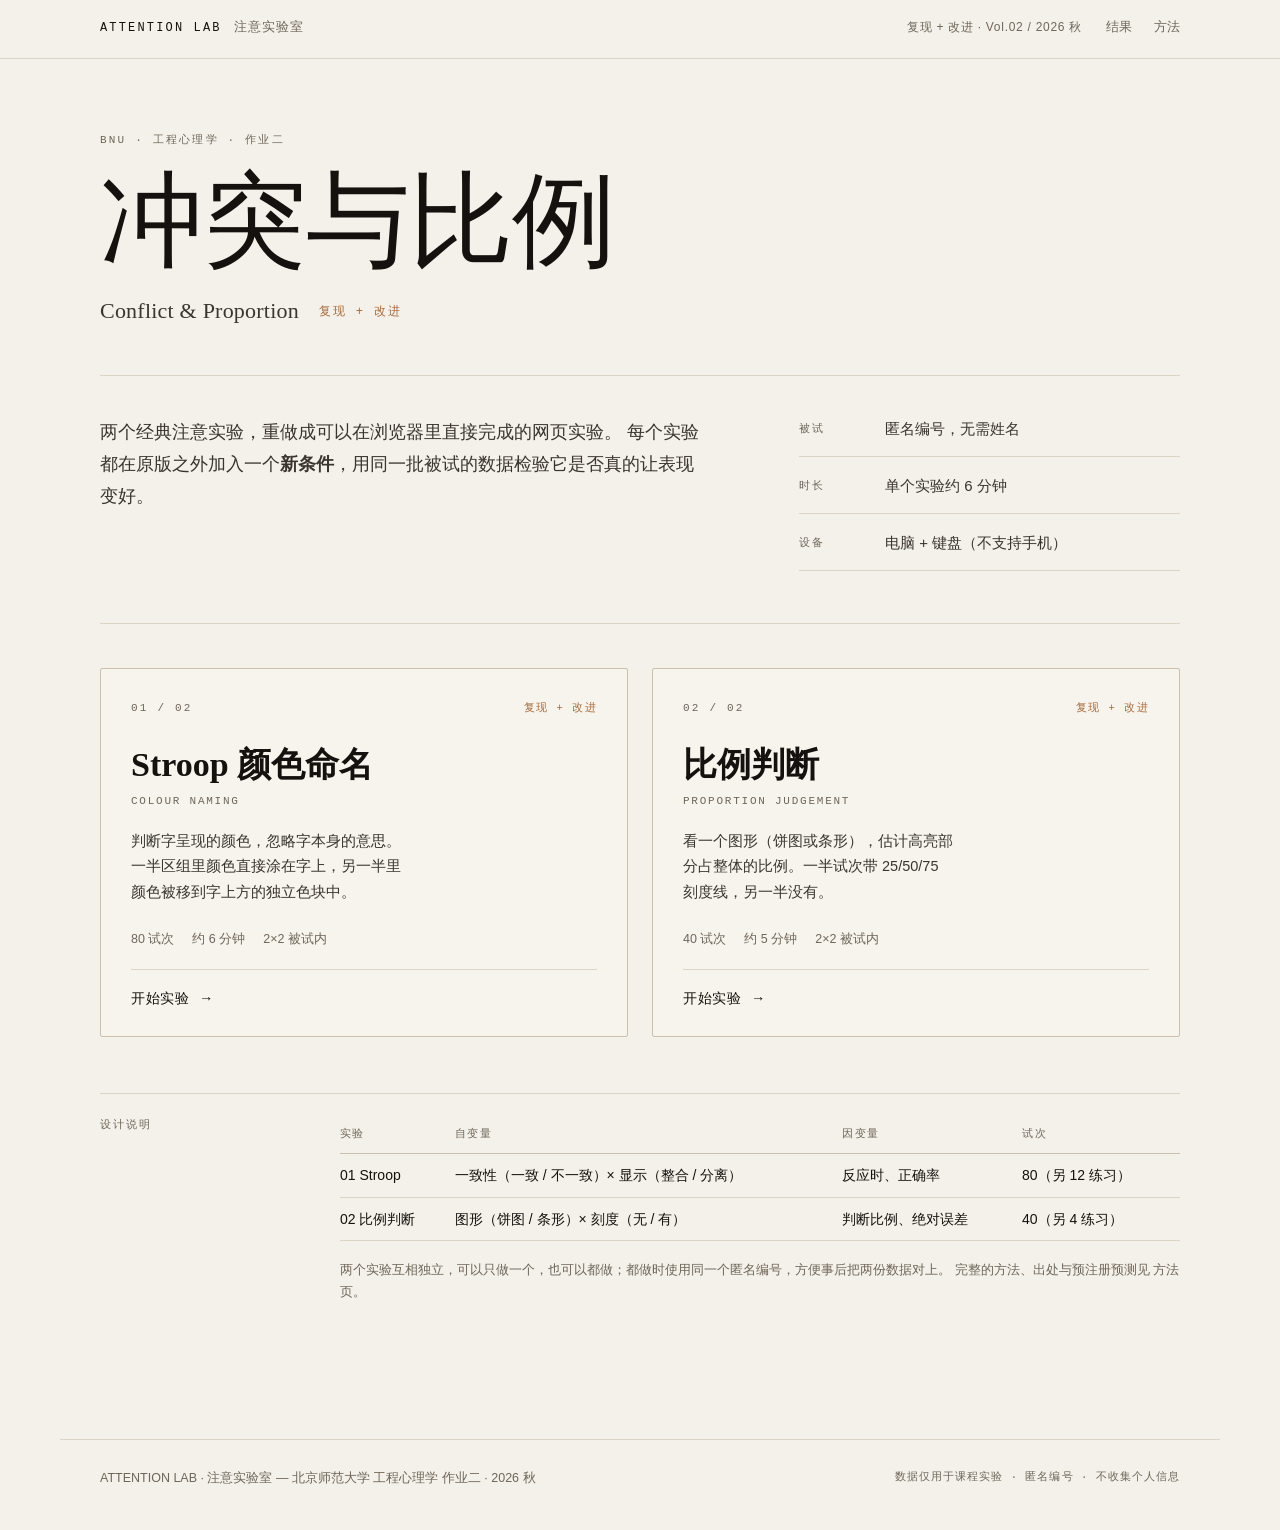
==== index.html @ dce7c0a6 "实现：Stroop 与比例判断两个实验、结果页、上传与备份" ====
<!doctype html>
<html lang="zh-CN">
<head>
<meta charset="utf-8">
<meta name="viewport" content="width=device-width, initial-scale=1">
<title>冲突与比例 · 注意实验室</title>
<meta name="description" content="两个经典注意实验的网页复现与改进：Stroop 颜色命名（整合 vs 分离）与 Cleveland–McGill 比例判断（有无刻度）。">
<link rel="stylesheet" href="css/base.css">
<link rel="stylesheet" href="css/experiment.css">
</head>
<body>

<header class="masthead">
  <div class="masthead__row">
    <a class="brand" href="#/">
      <span class="brand__en">ATTENTION LAB</span>
      <span class="brand__cn">注意实验室</span>
    </a>
    <p class="masthead__meta">复现 + 改进 · Vol.02 / 2026 秋</p>
    <nav class="nav" aria-label="主导航">
      <a href="#/results">结果</a>
      <a href="#/method">方法</a>
    </nav>
  </div>
</header>

<main id="main">

  <!-- ============ 首页 ============ -->
  <section class="screen" id="screen-home" data-screen="home">
    <div class="hero">
      <p class="kicker">BNU · 工程心理学 · 作业二</p>
      <h1 class="display">冲突与比例</h1>
      <p class="display-sub">Conflict &amp; Proportion <span>复现 + 改进</span></p>
    </div>

    <div class="hero-grid">
      <p class="lede">
        两个经典注意实验，重做成可以在浏览器里直接完成的网页实验。
        每个实验都在原版之外加入一个<b>新条件</b>，用同一批被试的数据检验它是否真的让表现变好。
      </p>
      <dl class="hero-facts">
        <div><dt>被试</dt><dd>匿名编号，无需姓名</dd></div>
        <div><dt>时长</dt><dd>单个实验约 6 分钟</dd></div>
        <div><dt>设备</dt><dd>电脑 + 键盘（不支持手机）</dd></div>
      </dl>
    </div>

    <div class="exp-grid" id="home-cards"><!-- 由 app.js 渲染 --></div>

    <div class="home-status" id="home-status" hidden></div>

    <section class="fold" aria-labelledby="fold-design">
      <h2 class="fold__title" id="fold-design">设计说明</h2>
      <div class="fold__body">
        <table class="table table--tight">
          <thead>
            <tr><th>实验</th><th>自变量</th><th>因变量</th><th>试次</th></tr>
          </thead>
          <tbody>
            <tr>
              <td>01 Stroop</td>
              <td>一致性（一致 / 不一致）× 显示（整合 / 分离）</td>
              <td>反应时、正确率</td>
              <td>80（另 12 练习）</td>
            </tr>
            <tr>
              <td>02 比例判断</td>
              <td>图形（饼图 / 条形）× 刻度（无 / 有）</td>
              <td>判断比例、绝对误差</td>
              <td>40（另 4 练习）</td>
            </tr>
          </tbody>
        </table>
        <p class="note">
          两个实验互相独立，可以只做一个，也可以都做；都做时使用同一个匿名编号，方便事后把两份数据对上。
          完整的方法、出处与预注册预测见 <a href="#/method">方法</a> 页。
        </p>
      </div>
    </section>
  </section>

  <!-- ============ 知情同意 ============ -->
  <section class="screen" id="screen-consent" data-screen="consent" hidden>
    <div class="sheet">
      <p class="kicker">Before we begin</p>
      <h1 class="title">知情同意</h1>
      <p class="lede lede--small">
        这是一个课程作业实验，目的是复现两个经典的注意实验，并检验我们自己加的改进条件。
        请先读完下面几点，再决定是否参加。
      </p>

      <ol class="consent-list">
        <li><b>你会做什么。</b>在电脑上完成一个或两个短实验：按键判断颜色，或拖动滑块估计图形比例。单个实验 5–7 分钟。</li>
        <li><b>会收集什么。</b>只记录你的反应时、按键/判断值，以及浏览器窗口大小这类设备信息。我们<b>不收集</b>姓名、学号、IP、摄像头或麦克风。</li>
        <li><b>匿名编号。</b>你会拿到一个随机编号（如 <span class="mono" id="consent-pid">P-0000</span>），数据只用这个编号标识。</li>
        <li><b>数据去哪。</b>试次数据会上传到课程「注意实验室」的收数接口，只有任课教师与助教能下载；结果页展示的是<b>全体匿名汇总</b>。</li>
        <li><b>自愿与退出。</b>你可以随时按 Esc 退出，已产生的数据可以要求删除；不参加不会影响课程成绩。</li>
        <li><b>可能的不适。</b>长时间盯着屏幕看颜色、做快速按键可能有点累，随时可以停下来休息。</li>
      </ol>

      <label class="checkline">
        <input type="checkbox" id="consent-check">
        <span>我已阅读以上说明，自愿参加，并同意以上述方式记录和使用我的数据。</span>
      </label>

      <div class="actions">
        <button class="btn btn--primary" id="consent-continue" disabled>同意并继续</button>
        <a class="btn btn--ghost" href="#/">返回</a>
      </div>
      <p class="note">若有疑问，请通过课程群联系实验者。</p>
    </div>
  </section>

  <!-- ============ 设备检查 ============ -->
  <section class="screen" id="screen-check" data-screen="check" hidden>
    <div class="sheet">
      <p class="kicker">Setup</p>
      <h1 class="title">开始之前，先确认三件事</h1>

      <div class="check-grid">
        <div class="check-item" id="check-window">
          <p class="check-item__label">01 · 窗口</p>
          <p class="check-item__value" id="check-window-value">—</p>
          <p class="check-item__hint">建议全屏（F11），窗口至少 1000 × 640。</p>
        </div>
        <div class="check-item" id="check-keys">
          <p class="check-item__label">02 · 键盘</p>
          <p class="check-item__value" id="check-keys-value">请依次按下 D F J K</p>
          <div class="keypads" aria-hidden="true">
            <span data-key="d">D</span><span data-key="f">F</span><span data-key="j">J</span><span data-key="k">K</span>
          </div>
        </div>
        <div class="check-item" id="check-color">
          <p class="check-item__label">03 · 颜色</p>
          <p class="check-item__value">这四种颜色你能清楚区分吗？</p>
          <div class="swatches" aria-hidden="true">
            <i style="--c:#E2483D"></i><i style="--c:#E8B23A"></i><i style="--c:#4A7FE0"></i><i style="--c:#3FA46A"></i>
          </div>
          <div class="check-btns">
            <button class="btn btn--small" id="color-yes">能</button>
            <button class="btn btn--small btn--ghost" id="color-no">不能 / 不确定</button>
          </div>
        </div>
      </div>

      <div class="actions">
        <button class="btn btn--primary" id="check-continue" disabled>继续</button>
        <a class="btn btn--ghost" href="#/">返回</a>
      </div>
      <p class="note" id="check-note">键盘检查通过后才能继续。实验需要键盘，不能用手机完成。</p>
    </div>
  </section>

  <!-- ============ 指导语 ============ -->
  <section class="screen" id="screen-brief" data-screen="brief" hidden>
    <div class="sheet sheet--wide">
      <p class="kicker" id="brief-kicker">Experiment 01</p>
      <h1 class="title" id="brief-title">—</h1>
      <div class="brief-grid">
        <div class="brief-main" id="brief-instructions"><!-- 由 app.js 注入 --></div>
        <aside class="brief-side" id="brief-facts"><!-- 由 app.js 注入 --></aside>
      </div>
      <div class="actions">
        <button class="btn btn--primary" id="brief-start">开始练习</button>
        <a class="btn btn--ghost" href="#/">换一个实验</a>
      </div>
      <p class="note">按空格或点击按钮开始。实验进行中可按 Esc 随时退出。</p>
    </div>
  </section>

  <!-- ============ 试次运行 ============ -->
  <section class="screen screen--run" id="screen-run" data-screen="run" hidden>
    <div class="runbar">
      <span class="runbar__label" id="run-label">—</span>
      <div class="runbar__track" role="progressbar" aria-label="进度"><i id="run-progress"></i></div>
      <span class="runbar__count" id="run-count">0 / 0</span>
    </div>
    <div class="stage" id="stage">
      <div class="stage__inner" id="stage-inner"></div>
    </div>
    <p class="stage-hint" id="stage-hint"></p>
    <div class="run-overlay" id="run-overlay" hidden>
      <div class="run-overlay__box">
        <p class="kicker" id="overlay-kicker">Paused</p>
        <h2 class="title title--small" id="overlay-title">请回到实验窗口</h2>
        <p class="lede lede--small" id="overlay-text">刚才这一试次已作废，按空格继续。</p>
        <button class="btn btn--primary" id="overlay-continue">继续</button>
      </div>
    </div>
  </section>

  <!-- ============ 结束页 ============ -->
  <section class="screen" id="screen-done" data-screen="done" hidden>
    <div class="sheet">
      <p class="kicker" id="done-kicker">Session complete</p>
      <h1 class="title" id="done-title">这一段完成了</h1>
      <div class="result-summary" id="done-summary"><!-- 由 app.js 注入 --></div>
      <div class="upload-status" id="done-upload"><!-- 上传状态 --></div>
      <div class="actions" id="done-actions"></div>
      <p class="note">建议保留一个数据备份。若上传失败，请把备份文件发给实验者。</p>
    </div>
  </section>

  <!-- ============ 结果 ============ -->
  <section class="screen screen--wide" id="screen-results" data-screen="results" hidden>
    <div class="results-head">
      <p class="kicker">Results</p>
      <h1 class="title">结果</h1>
      <p class="lede lede--small" id="results-scope">正在读取数据…</p>
      <div class="tabs" role="tablist" id="results-tabs">
        <button class="tab" role="tab" data-tab="stroop" aria-selected="true">Stroop</button>
        <button class="tab" role="tab" data-tab="prop">比例判断</button>
        <button class="tab" role="tab" data-tab="overview">总览</button>
      </div>
    </div>
    <div class="tabpanel" id="tab-stroop"></div>
    <div class="tabpanel" id="tab-prop" hidden></div>
    <div class="tabpanel" id="tab-overview" hidden></div>
  </section>

  <!-- ============ 方法 ============ -->
  <section class="screen screen--wide" id="screen-method" data-screen="method" hidden>
    <div class="results-head">
      <p class="kicker">Method</p>
      <h1 class="title">方法与出处</h1>
      <p class="lede lede--small">变量、条件与试次、数据字段、预注册预测，以及 AI 使用说明。</p>
    </div>

    <section class="method-block">
      <h2 class="h2">01 · Stroop 颜色命名</h2>
      <p>
        复现 Stroop（1935）Experiment 2：命名色块 63.3 s / 100 个，命名字义与墨色冲突的词 110.3 s / 100 个，
        干扰 +47.0 s（+74.3%）。本实验把口头命名改为四色按键，并逐试次计时。
      </p>
      <table class="table table--tight">
        <tbody>
          <tr><th>自变量</th><td>一致性（一致 / 不一致）× 显示（整合 / 分离）</td></tr>
          <tr><th>因变量</th><td>反应时（ms，正确试次）、正确率</td></tr>
          <tr><th>试次</th><td>2 块 × 40（每格 20）＝ 80 正式试次；练习 12 次</td></tr>
          <tr><th>计时</th><td>注视 500 ms → 刺激至按键（上限 2500 ms）→ 空屏 400 ms</td></tr>
          <tr><th>改进</th><td>分离显示：词用中性灰呈现，颜色由上方独立色块承载，检验干扰是否下降</td></tr>
        </tbody>
      </table>
    </section>

    <section class="method-block">
      <h2 class="h2">02 · Cleveland–McGill 比例判断</h2>
      <p>
        复现 Cleveland &amp; McGill（1984）的基本知觉任务层级：位置（共同刻度）＞ 长度 ＞ 角度/面积。
        为了不把答案直接交给被试，刻度只画 25/50/75 三条线、不标数字；比例池也避开了这三个值。
      </p>
      <table class="table table--tight">
        <tbody>
          <tr><th>自变量</th><td>图形（饼图 / 条形）× 刻度（无 / 有）</td></tr>
          <tr><th>因变量</th><td>判断比例（0–100）、绝对误差（百分点）</td></tr>
          <tr><th>试次</th><td>2 × 2 × 10 ＝ 40 正式试次；练习 4 次</td></tr>
          <tr><th>比例池</th><td>5, 12, 22, 33, 41, 58, 67, 78, 88, 95（四条件完全交叉）</td></tr>
          <tr><th>改进</th><td>加 25/50/75 刻度，把角度判断部分转成位置判断</td></tr>
        </tbody>
      </table>
    </section>

    <section class="method-block">
      <h2 class="h2">03 · 预测（收数前定稿）</h2>
      <table class="table table--tight">
        <thead><tr><th>编号</th><th>预测</th><th>检验</th></tr></thead>
        <tbody>
          <tr><td>P1</td><td>分离条件的 Stroop 干扰小于整合条件（约 80–120 ms → 30–60 ms）</td><td>2×2 交互 + 干扰差 95% CI</td></tr>
          <tr><td>P2</td><td>分离条件的干扰不为零</td><td>干扰差的 CI 不覆盖 0，且分离条件干扰的 CI 下限 &gt; 0</td></tr>
          <tr><td>P3</td><td>有刻度的判断误差小于无刻度</td><td>配对比较 + 95% CI</td></tr>
          <tr><td>P4</td><td>刻度对饼图的帮助大于条形图（交互）</td><td>2×2 交互 + η²p</td></tr>
          <tr><td>P5</td><td>无刻度时小比例高估、大比例低估；有刻度时偏差变小</td><td>周期幂模型 β</td></tr>
        </tbody>
      </table>
      <p class="note">完整预测文本（含方向与预期幅度）另见仓库 <span class="mono">docs/预测.md</span>，收数前单独 commit。</p>
    </section>

    <section class="method-block">
      <h2 class="h2">04 · 数据与代码</h2>
      <table class="table table--tight">
        <tbody>
          <tr><th>上传</th><td><span class="mono">POST /api/hw2/submit</span>；每个实验结束提交一次</td></tr>
          <tr><th>字段</th><td>Stroop：cond / congruency / display / block / word / ink / rt / correct / timeout</td></tr>
          <tr><th></th><td>比例：cond / chart / ticks / true_prop / judged / err / rt</td></tr>
          <tr><th>备份</th><td>本地 localStorage + JSON/CSV 下载，上传失败也不丢数据</td></tr>
          <tr><th>代码</th><td>纯 HTML + CSS + JS，无构建、无 CDN、无 ES module，双击 index.html 即可运行</td></tr>
        </tbody>
      </table>
    </section>

    <section class="method-block">
      <h2 class="h2">05 · 出处</h2>
      <ol class="refs">
        <li>Stroop, J. R. (1935). Studies of interference in serial verbal reactions. <i>Journal of Experimental Psychology, 18</i>, 643–662.</li>
        <li>Dyer, F. N. (1973). The Stroop phenomenon and its use in the study of perceptual, cognitive, and response processes. <i>Memory &amp; Cognition, 1</i>, 106–120.</li>
        <li>MacLeod, C. M. (1991). Half a century of research on the Stroop effect: An integrative review. <i>Psychological Bulletin, 109</i>, 163–203.</li>
        <li>Cleveland, W. S., &amp; McGill, R. (1984). Graphical perception: Theory, experimentation, and application to the development of graphical methods. <i>JASA, 79</i>, 531–554.</li>
        <li>Hollands, J. G., &amp; Dyre, B. P. (2000). Bias in proportion judgments: The cyclical power model. <i>Psychological Review, 107</i>, 500–524.</li>
        <li>Heer, J., &amp; Bostock, M. (2010). Crowdsourcing graphical perception. <i>CHI '10</i>, 203–212.</li>
        <li>Wagenmakers, E.-J., van der Maas, H. L. J., &amp; Grasman, R. P. P. P. (2007). An EZ-diffusion model for response time and accuracy. <i>Psychonomic Bulletin &amp; Review, 14</i>, 3–22.</li>
      </ol>
    </section>

    <section class="method-block">
      <h2 class="h2">06 · AI 使用说明</h2>
      <p>
        本项目的网页实现、图表绘制与文字润色使用了 AI 编程助手；<b>问题界定、实验设计、预测的提出、数据解释与结论由本人完成</b>。
        所有试次数据由真实被试产生，未编造、未篡改；分析脚本与网页使用同一套统计口径。
      </p>
    </section>
  </section>

</main>

<footer class="footer">
  <p>ATTENTION LAB · 注意实验室 — 北京师范大学 工程心理学 作业二 · 2026 秋</p>
  <p class="footer__meta">数据仅用于课程实验 · 匿名编号 · 不收集个人信息</p>
</footer>

<script src="js/config.js"></script>
<script src="js/util.js"></script>
<script src="js/stats.js"></script>
<script src="js/ddm.js"></script>
<script src="js/propmodel.js"></script>
<script src="js/charts.js"></script>
<script src="js/upload.js"></script>
<script src="js/engine.js"></script>
<script src="js/stroop.js"></script>
<script src="js/propjudge.js"></script>
<script src="js/results.js"></script>
<script src="js/app.js"></script>
</body>
</html>
---- css/base.css ----
/* ============================================================
   base.css — 版式、配色、通用组件
   设计基调：纸白 / 墨黑 / 铜色；衬线标题 + 无衬线正文；
   1px 描边、无阴影、大留白。铜色只用于「改进条件」与强调。
   ============================================================ */

:root {
  --paper: #F4F1EA;
  --paper-2: #EFEBE1;
  --plate: #F7F4ED;
  --ink: #14110E;
  --ink-2: #3A352D;
  --muted: #6E6659;
  --faint: #9A9384;
  --line: #DCD5C7;
  --line-strong: #C9C0AD;
  --copper: #A66A3C;
  --copper-soft: #C89A6E;
  --copper-wash: rgba(166, 106, 60, 0.12);
  --stage: #12100E;
  --stage-2: #1B1813;
  --stage-line: #2E2820;
  --stage-ink: #EDE7DA;

  --serif: "Songti SC", "STSong", "SimSun", Georgia, "Times New Roman", serif;
  --sans: -apple-system, BlinkMacSystemFont, "Segoe UI", "PingFang SC",
          "Hiragino Sans GB", "Microsoft YaHei", "Noto Sans SC", sans-serif;
  --mono: ui-monospace, SFMono-Regular, "Cascadia Mono", Consolas, "Liberation Mono", monospace;

  --max: 1160px;
  --gutter: 40px;
  --radius: 2px;
  --ease: cubic-bezier(0.22, 0.61, 0.36, 1);
}

* { box-sizing: border-box; }

html { -webkit-text-size-adjust: 100%; }

body {
  margin: 0;
  background: var(--paper);
  color: var(--ink);
  font-family: var(--sans);
  font-size: 16px;
  line-height: 1.75;
  -webkit-font-smoothing: antialiased;
  text-rendering: optimizeLegibility;
}

/* 纸张微观质感：极淡的噪点，避免大块纯色显廉价 */
body::before {
  content: "";
  position: fixed;
  inset: 0;
  pointer-events: none;
  z-index: 0;
  opacity: 0.35;
  background-image: radial-gradient(rgba(20, 17, 14, 0.055) 0.5px, transparent 0.6px);
  background-size: 4px 4px;
}

body > * { position: relative; z-index: 1; }

a { color: inherit; text-decoration: none; }
a:hover { color: var(--copper); }

h1, h2, h3, p, dl, dd, ol, ul { margin: 0; }
button { font: inherit; color: inherit; }

::selection { background: var(--copper); color: var(--paper); }

:focus-visible {
  outline: 2px solid var(--copper);
  outline-offset: 3px;
}

/* ---------- 页眉 ---------- */

.masthead {
  border-bottom: 1px solid var(--line);
  background: rgba(244, 241, 234, 0.92);
  backdrop-filter: blur(6px);
  position: sticky;
  top: 0;
  z-index: 50;
}

.masthead__row {
  max-width: var(--max);
  margin: 0 auto;
  padding: 16px var(--gutter);
  display: flex;
  align-items: baseline;
  gap: 24px;
}

.brand {
  display: flex;
  align-items: baseline;
  gap: 12px;
  letter-spacing: 0.02em;
}

.brand__en {
  font-family: var(--mono);
  font-size: 12px;
  letter-spacing: 0.18em;
  text-transform: uppercase;
}

.brand__cn {
  font-size: 13px;
  color: var(--muted);
  letter-spacing: 0.08em;
}

.masthead__meta {
  font-size: 12px;
  color: var(--muted);
  letter-spacing: 0.06em;
  margin-left: auto;
}

.nav { display: flex; gap: 22px; font-size: 13px; }
.nav a { color: var(--muted); padding-bottom: 2px; border-bottom: 1px solid transparent; }
.nav a:hover { color: var(--ink); border-bottom-color: var(--ink); }

/* ---------- 屏幕容器 ---------- */

main { min-height: 70vh; }

.screen {
  max-width: var(--max);
  margin: 0 auto;
  padding: 72px var(--gutter) 96px;
  animation: rise 260ms var(--ease) both;
}

.screen--wide { max-width: 1180px; }

@keyframes rise {
  from { opacity: 0; transform: translateY(5px); }
  to { opacity: 1; transform: translateY(0); }
}

@media (prefers-reduced-motion: reduce) {
  .screen { animation: none; }
  * { scroll-behavior: auto !important; }
}

/* ---------- 排版元件 ---------- */

.kicker {
  font-family: var(--mono);
  font-size: 11px;
  letter-spacing: 0.2em;
  text-transform: uppercase;
  color: var(--muted);
}

.display {
  font-family: var(--serif);
  font-weight: 400;
  font-size: clamp(56px, 8.2vw, 104px);
  line-height: 1.02;
  letter-spacing: -0.01em;
  margin-top: 18px;
}

.display-sub {
  margin-top: 18px;
  font-family: var(--serif);
  font-size: clamp(17px, 2vw, 22px);
  color: var(--ink-2);
  letter-spacing: 0.01em;
}

.display-sub span {
  font-family: var(--mono);
  font-size: 12px;
  letter-spacing: 0.16em;
  color: var(--copper);
  margin-left: 14px;
  vertical-align: 3px;
}

.title {
  font-family: var(--serif);
  font-weight: 400;
  font-size: clamp(32px, 4vw, 44px);
  line-height: 1.12;
  margin-top: 14px;
}

.title--small { font-size: 26px; }

.h2 {
  font-family: var(--serif);
  font-weight: 400;
  font-size: 26px;
  line-height: 1.3;
  margin-bottom: 14px;
}

.lede {
  font-size: 17.5px;
  line-height: 1.85;
  color: var(--ink-2);
  max-width: 62ch;
}

.lede--small { font-size: 15.5px; color: var(--muted); }

.note {
  font-size: 13px;
  color: var(--muted);
  line-height: 1.7;
  margin-top: 18px;
}

.mono { font-family: var(--mono); font-size: 0.92em; letter-spacing: 0.02em; }

b, strong { font-weight: 600; }

/* ---------- 首页 ---------- */

.hero { border-bottom: 1px solid var(--line); padding-bottom: 44px; }

.hero-grid {
  display: grid;
  grid-template-columns: minmax(0, 1.25fr) minmax(0, 0.75fr);
  gap: 64px;
  padding: 40px 0 52px;
  border-bottom: 1px solid var(--line);
}

.hero-facts { display: grid; gap: 16px; align-content: start; }

.hero-facts > div {
  display: grid;
  grid-template-columns: 72px 1fr;
  gap: 14px;
  padding-bottom: 14px;
  border-bottom: 1px solid var(--line);
}

.hero-facts dt {
  font-family: var(--mono);
  font-size: 11px;
  letter-spacing: 0.16em;
  color: var(--muted);
  padding-top: 4px;
}

.hero-facts dd { font-size: 15px; color: var(--ink-2); }

.exp-grid {
  display: grid;
  grid-template-columns: repeat(2, minmax(0, 1fr));
  gap: 24px;
  margin-top: 44px;
}

.exp-card {
  border: 1px solid var(--line-strong);
  background: var(--plate);
  border-radius: var(--radius);
  padding: 30px 30px 26px;
  display: flex;
  flex-direction: column;
  min-height: 320px;
  transition: border-color 200ms var(--ease), transform 200ms var(--ease);
  position: relative;
}

.exp-card:hover { border-color: var(--ink); transform: translateY(-2px); }

.exp-card__top {
  display: flex;
  align-items: baseline;
  justify-content: space-between;
  gap: 16px;
}

.exp-card__no {
  font-family: var(--mono);
  font-size: 11px;
  letter-spacing: 0.2em;
  color: var(--muted);
}

.exp-card__tag {
  font-family: var(--mono);
  font-size: 10.5px;
  letter-spacing: 0.14em;
  color: var(--copper);
  text-transform: uppercase;
}

.exp-card__title {
  font-family: var(--serif);
  font-size: 34px;
  line-height: 1.15;
  margin-top: 26px;
}

.exp-card__en {
  font-family: var(--mono);
  font-size: 11px;
  letter-spacing: 0.16em;
  color: var(--muted);
  text-transform: uppercase;
  margin-top: 8px;
}

.exp-card__desc {
  font-size: 14.5px;
  color: var(--ink-2);
  margin-top: 18px;
  max-width: 34ch;
}

.exp-card__meta {
  display: flex;
  gap: 18px;
  margin-top: auto;
  padding-top: 24px;
  font-size: 12.5px;
  color: var(--muted);
  font-variant-numeric: tabular-nums;
}

.exp-card__cta {
  margin-top: 18px;
  display: inline-flex;
  align-items: center;
  gap: 10px;
  font-size: 14px;
  letter-spacing: 0.04em;
  border-top: 1px solid var(--line);
  padding-top: 16px;
}

.exp-card__cta i {
  font-style: normal;
  transition: transform 200ms var(--ease);
}

.exp-card:hover .exp-card__cta i { transform: translateX(5px); }
.exp-card:hover .exp-card__cta { color: var(--copper); }

.exp-card__done {
  font-family: var(--mono);
  font-size: 10.5px;
  letter-spacing: 0.12em;
  color: var(--copper);
  border: 1px solid var(--copper-soft);
  padding: 2px 8px;
  border-radius: 999px;
}

.home-status {
  margin-top: 26px;
  padding: 16px 20px;
  border: 1px solid var(--line);
  background: var(--paper-2);
  font-size: 13.5px;
  color: var(--muted);
  display: flex;
  gap: 12px;
  flex-wrap: wrap;
}

.home-status b { color: var(--ink); font-weight: 600; }

/* ---------- 折叠区 ---------- */

.fold {
  margin-top: 56px;
  border-top: 1px solid var(--line);
  padding-top: 22px;
  display: grid;
  grid-template-columns: 200px minmax(0, 1fr);
  gap: 40px;
}

.fold__title {
  font-family: var(--mono);
  font-size: 11px;
  letter-spacing: 0.18em;
  text-transform: uppercase;
  color: var(--muted);
  font-weight: 400;
}

/* ---------- 表格 ---------- */

.table {
  width: 100%;
  border-collapse: collapse;
  font-size: 14px;
  line-height: 1.6;
}

.table th, .table td {
  text-align: left;
  padding: 12px 14px 12px 0;
  border-bottom: 1px solid var(--line);
  vertical-align: top;
}

.table thead th {
  font-family: var(--mono);
  font-size: 10.5px;
  letter-spacing: 0.14em;
  text-transform: uppercase;
  color: var(--muted);
  font-weight: 400;
  border-bottom-color: var(--line-strong);
}

.table tbody th {
  font-family: var(--mono);
  font-size: 10.5px;
  letter-spacing: 0.12em;
  color: var(--muted);
  font-weight: 400;
  white-space: nowrap;
  width: 110px;
}

.table--tight td, .table--tight th { padding-top: 10px; padding-bottom: 10px; }

/* ---------- 按钮 ---------- */

.actions { display: flex; gap: 14px; align-items: center; margin-top: 32px; flex-wrap: wrap; }

.btn {
  appearance: none;
  border: 1px solid var(--ink);
  background: transparent;
  color: var(--ink);
  padding: 12px 22px;
  border-radius: var(--radius);
  font-size: 14.5px;
  letter-spacing: 0.03em;
  cursor: pointer;
  transition: background 180ms var(--ease), color 180ms var(--ease), border-color 180ms var(--ease);
  display: inline-flex;
  align-items: center;
  gap: 10px;
}

.btn:hover { background: var(--ink); color: var(--paper); }
.btn:disabled { opacity: 0.35; cursor: not-allowed; }
.btn:disabled:hover { background: transparent; color: var(--ink); }

.btn--primary { background: var(--ink); color: var(--paper); }
.btn--primary:hover { background: var(--copper); border-color: var(--copper); color: var(--paper); }

.btn--ghost { border-color: var(--line-strong); color: var(--muted); }
.btn--ghost:hover { background: transparent; color: var(--ink); border-color: var(--ink); }

.btn--small { padding: 7px 14px; font-size: 13px; }

.btn--copper { border-color: var(--copper); color: var(--copper); }
.btn--copper:hover { background: var(--copper); color: var(--paper); }

/* ---------- 纸面 / 表单 ---------- */

.sheet {
  max-width: 780px;
  border-top: 1px solid var(--ink);
  padding-top: 34px;
}

.sheet--wide { max-width: 100%; }

.consent-list {
  margin: 30px 0 0;
  padding: 0;
  list-style: none;
  counter-reset: c;
  display: grid;
  gap: 16px;
}

.consent-list li {
  counter-increment: c;
  position: relative;
  padding-left: 42px;
  font-size: 15px;
  color: var(--ink-2);
  line-height: 1.8;
}

.consent-list li::before {
  content: counter(c, decimal-leading-zero);
  position: absolute;
  left: 0;
  top: 2px;
  font-family: var(--mono);
  font-size: 11px;
  color: var(--copper);
  letter-spacing: 0.1em;
}

.checkline {
  display: flex;
  gap: 14px;
  align-items: flex-start;
  margin-top: 32px;
  padding: 18px 20px;
  border: 1px solid var(--line-strong);
  background: var(--plate);
  font-size: 14.5px;
  cursor: pointer;
  line-height: 1.7;
}

.checkline input {
  appearance: none;
  width: 17px;
  height: 17px;
  border: 1px solid var(--ink);
  margin: 4px 0 0;
  flex: 0 0 auto;
  cursor: pointer;
  position: relative;
  background: var(--paper);
}

.checkline input:checked::after {
  content: "";
  position: absolute;
  inset: 3px;
  background: var(--copper);
}

/* ---------- 页脚 ---------- */

.footer {
  border-top: 1px solid var(--line);
  margin-top: 40px;
  padding: 28px var(--gutter) 40px;
  font-size: 12.5px;
  color: var(--muted);
  display: flex;
  gap: 20px;
  flex-wrap: wrap;
  max-width: var(--max);
  margin-left: auto;
  margin-right: auto;
  justify-content: space-between;
}

.footer__meta { font-family: var(--mono); font-size: 10.5px; letter-spacing: 0.1em; }

/* ---------- 响应式 ---------- */

@media (max-width: 960px) {
  :root { --gutter: 24px; }
  .hero-grid { grid-template-columns: 1fr; gap: 32px; }
  .exp-grid { grid-template-columns: 1fr; }
  .fold { grid-template-columns: 1fr; gap: 16px; }
  .masthead__meta { display: none; }
  .screen { padding-top: 44px; }
}
---- css/experiment.css ----
/* ============================================================
   experiment.css — 检查页、指导语、刺激舞台、结果页、图表
   ============================================================ */

[hidden] { display: none !important; }

/* ---------- 设备检查 ---------- */

.check-grid {
  display: grid;
  grid-template-columns: repeat(3, minmax(0, 1fr));
  gap: 20px;
  margin-top: 34px;
}

.check-item {
  border: 1px solid var(--line-strong);
  background: var(--plate);
  padding: 22px 22px 20px;
  border-radius: var(--radius);
  min-height: 190px;
  display: flex;
  flex-direction: column;
  transition: border-color 200ms var(--ease);
}

.check-item.is-ok { border-color: var(--copper); }
.check-item.is-bad { border-color: var(--ink); }

.check-item__label {
  font-family: var(--mono);
  font-size: 10.5px;
  letter-spacing: 0.16em;
  text-transform: uppercase;
  color: var(--muted);
}

.check-item__value {
  font-size: 15px;
  margin-top: 12px;
  line-height: 1.6;
}

.check-item__hint { font-size: 12.5px; color: var(--muted); margin-top: auto; padding-top: 16px; }

.keypads { display: flex; gap: 8px; margin-top: 14px; }

.keypads span {
  width: 34px;
  height: 34px;
  border: 1px solid var(--line-strong);
  display: grid;
  place-items: center;
  font-family: var(--mono);
  font-size: 12px;
  color: var(--muted);
  border-radius: var(--radius);
  transition: all 160ms var(--ease);
}

.keypads span.is-hit { background: var(--ink); color: var(--paper); border-color: var(--ink); }

.swatches { display: flex; gap: 10px; margin-top: 14px; }

.swatches i {
  width: 26px; height: 26px; border-radius: 50%;
  background: var(--c);
  display: block;
}

.check-btns { display: flex; gap: 8px; margin-top: auto; padding-top: 14px; }

/* ---------- 指导语 ---------- */

.brief-grid {
  display: grid;
  grid-template-columns: minmax(0, 1.4fr) minmax(0, 0.6fr);
  gap: 56px;
  margin-top: 36px;
  padding-top: 34px;
  border-top: 1px solid var(--line);
}

.brief-main p { font-size: 16.5px; line-height: 1.9; color: var(--ink-2); margin-bottom: 18px; }
.brief-main p:last-child { margin-bottom: 0; }

.brief-main .rule {
  border-left: 2px solid var(--copper);
  padding-left: 18px;
  color: var(--ink);
}

.keymap {
  display: flex;
  gap: 10px;
  margin: 22px 0 6px;
  flex-wrap: wrap;
}

.keymap__key {
  display: flex;
  align-items: center;
  gap: 10px;
  border: 1px solid var(--line-strong);
  padding: 8px 14px 8px 8px;
  border-radius: var(--radius);
  font-size: 13px;
  background: var(--plate);
}

.keymap__key kbd {
  font-family: var(--mono);
  font-size: 12px;
  border: 1px solid var(--line-strong);
  padding: 3px 8px;
  border-radius: 3px;
  background: var(--paper);
  min-width: 28px;
  text-align: center;
}

.keymap__key i {
  width: 12px; height: 12px; border-radius: 50%;
  background: var(--c);
  display: inline-block;
}

.brief-side { border-left: 1px solid var(--line); padding-left: 32px; }

.brief-side dl { display: grid; gap: 18px; }

.brief-side dt {
  font-family: var(--mono);
  font-size: 10px;
  letter-spacing: 0.16em;
  text-transform: uppercase;
  color: var(--muted);
}

.brief-side dd { font-size: 14px; color: var(--ink-2); margin-top: 4px; line-height: 1.65; }

.brief-side .fine { font-size: 12px; color: var(--muted); margin-top: 26px; line-height: 1.7; border-top: 1px solid var(--line); padding-top: 16px; }

/* ---------- 试次运行 ---------- */

.screen--run {
  max-width: none;
  padding: 20px 24px 26px;
  display: flex;
  flex-direction: column;
  gap: 14px;
  height: calc(100vh - 57px);
  min-height: 560px;
}

.runbar { display: flex; align-items: center; gap: 18px; padding: 0 4px; }

.runbar__label, .runbar__count {
  font-family: var(--mono);
  font-size: 10.5px;
  letter-spacing: 0.16em;
  color: var(--muted);
  text-transform: uppercase;
  white-space: nowrap;
}

.runbar__track {
  flex: 1;
  height: 1px;
  background: var(--line);
  position: relative;
  overflow: hidden;
}

.runbar__track i {
  position: absolute;
  inset: 0 auto 0 0;
  width: 0;
  background: var(--ink);
  transition: width 220ms linear;
}

.stage {
  flex: 1;
  background: var(--stage);
  border: 1px solid var(--stage-line);
  border-radius: var(--radius);
  position: relative;
  overflow: hidden;
  box-shadow: inset 0 0 0 1px rgba(255, 255, 255, 0.02);
}

.stage__inner {
  position: absolute;
  inset: 0;
  display: flex;
  flex-direction: column;
  align-items: center;
  justify-content: center;
  gap: 0;
}

.stage-hint {
  font-family: var(--mono);
  font-size: 10.5px;
  letter-spacing: 0.14em;
  color: var(--muted);
  text-align: center;
  min-height: 16px;
}

/* 注视点 */
.fixation {
  width: 26px;
  height: 26px;
  position: relative;
  opacity: 0.75;
  animation: fixIn 160ms var(--ease) both;
}

.fixation::before, .fixation::after {
  content: "";
  position: absolute;
  background: var(--stage-ink);
}

.fixation::before { left: 50%; top: 0; bottom: 0; width: 1px; transform: translateX(-50%); }
.fixation::after { top: 50%; left: 0; right: 0; height: 1px; transform: translateY(-50%); }

@keyframes fixIn { from { opacity: 0; } to { opacity: 0.75; } }

/* Stroop 刺激 */
.word {
  font-family: var(--sans);
  font-weight: 600;
  font-size: clamp(64px, 8.6vw, 104px);
  line-height: 1;
  letter-spacing: 0.02em;
  user-select: none;
  -webkit-user-select: none;
}

.word--separated { color: #9A9384; }

.patch {
  width: 46px;
  height: 46px;
  border-radius: 1px;
  margin-bottom: 40px;
  display: block;
}

/* 比例判断 */
.plate {
  background: var(--plate);
  border: 1px solid var(--line-strong);
  border-radius: var(--radius);
  padding: 36px 44px 30px;
  display: flex;
  flex-direction: column;
  align-items: center;
  gap: 26px;
}

.plate svg { display: block; }

.answer {
  width: min(620px, 74vw);
  display: flex;
  flex-direction: column;
  gap: 14px;
  margin-top: 22px;
}

.answer__row { display: flex; align-items: center; gap: 18px; }

.answer__value {
  font-family: var(--mono);
  font-size: 22px;
  font-variant-numeric: tabular-nums;
  color: var(--stage-ink);
  min-width: 86px;
  text-align: right;
}

.answer__value small { font-size: 11px; color: rgba(237, 231, 218, 0.55); margin-left: 3px; }

.answer input[type="range"] {
  appearance: none;
  -webkit-appearance: none;
  flex: 1;
  height: 1px;
  background: rgba(237, 231, 218, 0.35);
  outline: none;
  cursor: pointer;
}

.answer input[type="range"]::-webkit-slider-thumb {
  appearance: none;
  -webkit-appearance: none;
  width: 14px; height: 14px;
  border-radius: 50%;
  background: var(--copper);
  border: 2px solid var(--stage);
  box-shadow: 0 0 0 1px var(--copper);
}

.answer input[type="range"]::-moz-range-thumb {
  width: 14px; height: 14px; border: 2px solid var(--stage); border-radius: 50%;
  background: var(--copper);
}

.answer__hint {
  font-family: var(--mono);
  font-size: 10.5px;
  letter-spacing: 0.14em;
  color: rgba(237, 231, 218, 0.45);
  text-align: center;
}

.answer__confirm {
  align-self: center;
  border-color: rgba(237, 231, 218, 0.4);
  color: var(--stage-ink);
  background: transparent;
}

.answer__confirm:hover { background: var(--stage-ink); color: var(--stage); border-color: var(--stage-ink); }

/* 反馈 */
.feedback {
  font-family: var(--mono);
  font-size: 13px;
  letter-spacing: 0.16em;
  text-transform: uppercase;
}

.feedback--ok { color: var(--copper-soft); }
.feedback--bad { color: #E2483D; }

/* 遮罩 */
.run-overlay {
  position: fixed;
  inset: 0;
  background: rgba(18, 16, 14, 0.94);
  display: grid;
  place-items: center;
  z-index: 100;
  padding: 24px;
}

.run-overlay__box { max-width: 460px; color: var(--stage-ink); }
.run-overlay__box .kicker { color: rgba(237, 231, 218, 0.5); }
.run-overlay__box .title { color: var(--stage-ink); }
.run-overlay__box .lede { color: rgba(237, 231, 218, 0.7); margin-top: 14px; }
.run-overlay__box .btn { border-color: var(--stage-ink); color: var(--stage-ink); margin-top: 26px; }
.run-overlay__box .btn:hover { background: var(--stage-ink); color: var(--stage); }

/* 休息屏（复用 run 的遮罩样式，但浅色） */
.break-box { max-width: 520px; text-align: center; }

/* ---------- 结束页 ---------- */

.result-summary {
  display: grid;
  grid-template-columns: repeat(auto-fit, minmax(180px, 1fr));
  gap: 1px;
  background: var(--line);
  border: 1px solid var(--line);
  margin-top: 28px;
}

.result-summary > div { background: var(--plate); padding: 20px 22px; }

.result-summary dt {
  font-family: var(--mono);
  font-size: 10px;
  letter-spacing: 0.16em;
  text-transform: uppercase;
  color: var(--muted);
}

.result-summary dd { font-size: 26px; margin-top: 8px; font-variant-numeric: tabular-nums; }
.result-summary dd small { font-size: 12px; color: var(--muted); margin-left: 4px; }

.upload-status {
  margin-top: 26px;
  border: 1px solid var(--line);
  padding: 16px 20px;
  font-size: 13.5px;
  display: flex;
  align-items: baseline;
  gap: 12px;
  flex-wrap: wrap;
  background: var(--paper-2);
}

.upload-status__dot {
  width: 7px; height: 7px; border-radius: 50%;
  background: var(--copper);
  display: inline-block;
  margin-right: 8px;
  vertical-align: 1px;
}

.upload-status.is-ok { border-color: var(--copper-soft); }
.upload-status.is-warn { border-color: var(--copper); background: var(--copper-wash); }
.upload-status.is-bad { border-color: var(--ink); }

.upload-status .mono { color: var(--muted); }

/* ---------- 结果页 ---------- */

.results-head { border-bottom: 1px solid var(--line); padding-bottom: 0; }

.tabs { display: flex; gap: 28px; margin-top: 34px; }

.tab {
  appearance: none;
  background: none;
  border: 0;
  border-bottom: 2px solid transparent;
  padding: 10px 0 12px;
  font-family: var(--mono);
  font-size: 11px;
  letter-spacing: 0.16em;
  text-transform: uppercase;
  color: var(--muted);
  cursor: pointer;
}

.tab:hover { color: var(--ink); }

.tab[aria-selected="true"] { color: var(--ink); border-bottom-color: var(--copper); }

.tabpanel { padding-top: 40px; }

.stats-row {
  display: grid;
  grid-template-columns: repeat(auto-fit, minmax(160px, 1fr));
  gap: 1px;
  background: var(--line);
  border: 1px solid var(--line);
  margin-bottom: 34px;
}

.stat { background: var(--plate); padding: 18px 20px; }
.stat dt { font-family: var(--mono); font-size: 10px; letter-spacing: 0.16em; text-transform: uppercase; color: var(--muted); }
.stat dd { font-size: 24px; margin-top: 6px; font-variant-numeric: tabular-nums; }
.stat dd small { font-size: 11.5px; color: var(--muted); margin-left: 4px; }

.panel-grid {
  display: grid;
  grid-template-columns: repeat(2, minmax(0, 1fr));
  gap: 24px;
  margin-bottom: 40px;
}

.panel {
  border: 1px solid var(--line);
  background: var(--plate);
  padding: 24px 26px 22px;
  border-radius: var(--radius);
  min-width: 0;
}

.panel--wide { grid-column: 1 / -1; }

.panel__head {
  display: flex;
  align-items: baseline;
  justify-content: space-between;
  gap: 16px;
  margin-bottom: 8px;
}

.panel__title { font-size: 15px; font-weight: 600; letter-spacing: 0.01em; }

.panel__note {
  font-family: var(--mono);
  font-size: 10px;
  letter-spacing: 0.1em;
  color: var(--muted);
  text-transform: uppercase;
}

.panel__caption { font-size: 12.5px; color: var(--muted); margin-top: 10px; line-height: 1.65; }

.chart { width: 100%; height: auto; display: block; overflow: visible; }

.chart text { font-family: var(--mono); font-size: 10px; fill: var(--muted); }
.chart .axis { stroke: var(--line-strong); stroke-width: 1; }
.chart .tick { stroke: var(--line); stroke-width: 1; }
.chart .bar { fill: var(--ink); }
.chart .bar--copper { fill: var(--copper); }
.chart .bar--ghost { fill: none; stroke: var(--ink); stroke-width: 1; }
.chart .point { fill: var(--ink); opacity: 0.35; }
.chart .point--copper { fill: var(--copper); opacity: 0.55; }
.chart .link { stroke: var(--line-strong); stroke-width: 1; }
.chart .ci { stroke: var(--ink); stroke-width: 1; }
.chart .pred { stroke: var(--copper); stroke-width: 1.25; fill: none; }
.chart .obs { stroke: var(--ink); stroke-width: 1; fill: none; }
.chart .diag { stroke: var(--line-strong); stroke-width: 1; stroke-dasharray: 3 3; }
.chart .label { font-size: 10px; fill: var(--muted); }
.chart .value { font-size: 11px; fill: var(--ink); }

.legend { display: flex; gap: 18px; flex-wrap: wrap; margin-top: 10px; }

.legend span {
  font-family: var(--mono);
  font-size: 10px;
  letter-spacing: 0.1em;
  color: var(--muted);
  display: inline-flex;
  align-items: center;
  gap: 7px;
}

.legend i { width: 14px; height: 2px; display: inline-block; background: var(--ink); }
.legend i.copper { background: var(--copper); }
.legend i.dot { width: 7px; height: 7px; border-radius: 50%; opacity: 0.5; }

.table-wrap { overflow-x: auto; }

.badge {
  display: inline-block;
  font-family: var(--mono);
  font-size: 9.5px;
  letter-spacing: 0.1em;
  text-transform: uppercase;
  border: 1px solid var(--line-strong);
  padding: 2px 7px;
  color: var(--muted);
  border-radius: 999px;
  vertical-align: 2px;
  margin-left: 8px;
}

.badge--copper { color: var(--copper); border-color: var(--copper-soft); }

.compare {
  display: grid;
  grid-template-columns: repeat(auto-fit, minmax(220px, 1fr));
  gap: 20px;
  margin: 22px 0 8px;
}

.compare > div { border-top: 1px solid var(--ink); padding-top: 12px; }

.compare dt {
  font-family: var(--mono);
  font-size: 9.5px;
  letter-spacing: 0.14em;
  text-transform: uppercase;
  color: var(--muted);
}

.compare dd { font-size: 13.5px; margin-top: 6px; color: var(--ink-2); line-height: 1.6; }

/* ---------- 方法页 ---------- */

.method-block { border-top: 1px solid var(--line); padding: 32px 0 12px; max-width: 900px; }
.method-block:first-of-type { border-top-color: var(--ink); }
.method-block p { font-size: 15px; color: var(--ink-2); margin-bottom: 16px; max-width: 70ch; }
.method-block .table { margin-top: 8px; }

.refs {
  font-size: 13.5px;
  line-height: 1.8;
  color: var(--ink-2);
  padding-left: 20px;
  display: grid;
  gap: 10px;
  max-width: 78ch;
}

.refs li::marker { font-family: var(--mono); font-size: 10px; color: var(--muted); }

/* ---------- 响应式 ---------- */

@media (max-width: 960px) {
  .check-grid { grid-template-columns: 1fr; }
  .brief-grid { grid-template-columns: 1fr; gap: 32px; }
  .brief-side { border-left: 0; border-top: 1px solid var(--line); padding-left: 0; padding-top: 24px; }
  .panel-grid { grid-template-columns: 1fr; }
  .screen--run { height: auto; min-height: calc(100vh - 57px); }
  .stage { min-height: 60vh; }
  .plate { padding: 20px; }
}

@media (max-width: 640px) {
  .screen--run { padding: 12px; }
  .tabs { gap: 18px; }
}
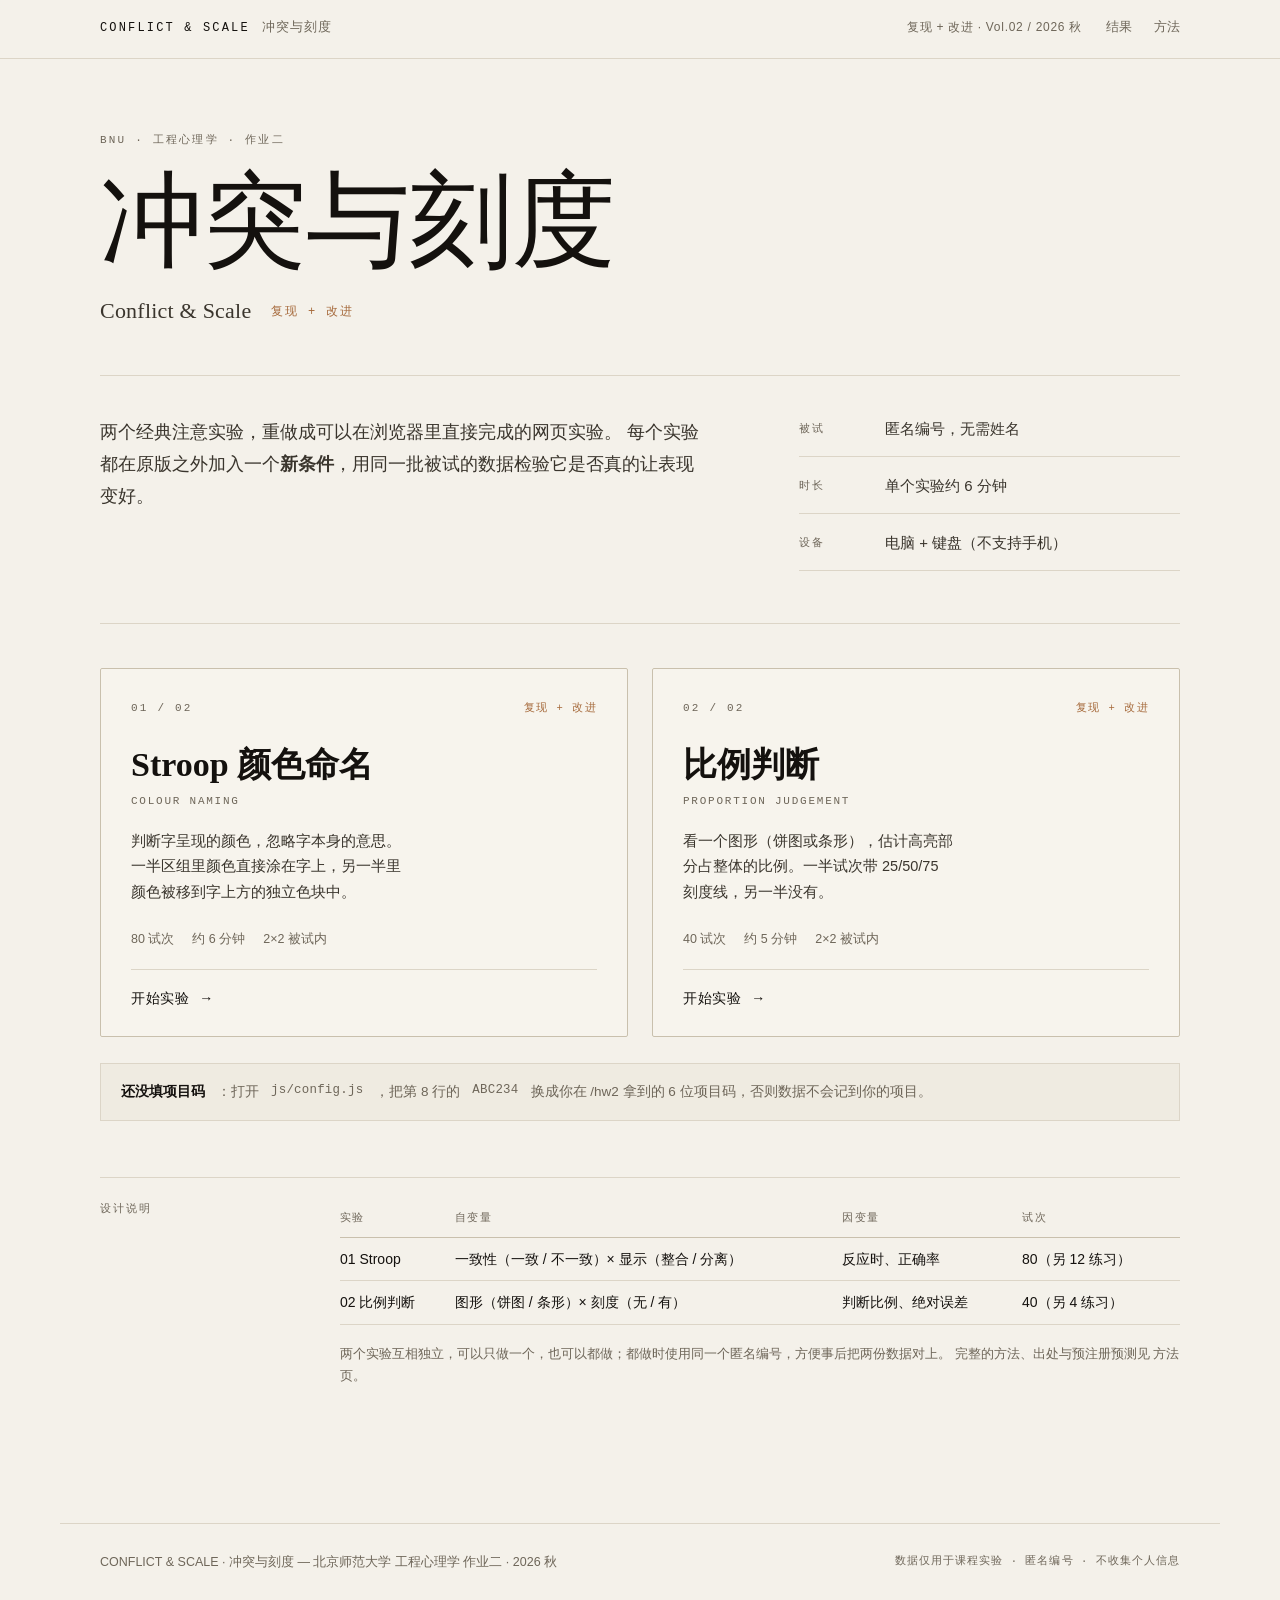
==== commit 93bc7e9c: "改名：冲突与刻度（CONFLICT & SCALE），避开课程网站名" ====
--- a/index.html
+++ b/index.html
@@ -3,7 +3,7 @@
 <head>
 <meta charset="utf-8">
 <meta name="viewport" content="width=device-width, initial-scale=1">
-<title>冲突与比例 · 注意实验室</title>
+<title>冲突与刻度 · 复现 + 改进</title>
 <meta name="description" content="两个经典注意实验的网页复现与改进：Stroop 颜色命名（整合 vs 分离）与 Cleveland–McGill 比例判断（有无刻度）。">
 <link rel="stylesheet" href="css/base.css">
 <link rel="stylesheet" href="css/experiment.css">
@@ -13,8 +13,8 @@
 <header class="masthead">
   <div class="masthead__row">
     <a class="brand" href="#/">
-      <span class="brand__en">ATTENTION LAB</span>
-      <span class="brand__cn">注意实验室</span>
+      <span class="brand__en">CONFLICT &amp; SCALE</span>
+      <span class="brand__cn">冲突与刻度</span>
     </a>
     <p class="masthead__meta">复现 + 改进 · Vol.02 / 2026 秋</p>
     <nav class="nav" aria-label="主导航">
@@ -30,8 +30,8 @@
   <section class="screen" id="screen-home" data-screen="home">
     <div class="hero">
       <p class="kicker">BNU · 工程心理学 · 作业二</p>
-      <h1 class="display">冲突与比例</h1>
-      <p class="display-sub">Conflict &amp; Proportion <span>复现 + 改进</span></p>
+      <h1 class="display">冲突与刻度</h1>
+      <p class="display-sub">Conflict &amp; Scale <span>复现 + 改进</span></p>
     </div>
 
     <div class="hero-grid">
@@ -314,7 +314,7 @@
 </main>
 
 <footer class="footer">
-  <p>ATTENTION LAB · 注意实验室 — 北京师范大学 工程心理学 作业二 · 2026 秋</p>
+  <p>CONFLICT &amp; SCALE · 冲突与刻度 — 北京师范大学 工程心理学 作业二 · 2026 秋</p>
   <p class="footer__meta">数据仅用于课程实验 · 匿名编号 · 不收集个人信息</p>
 </footer>
 
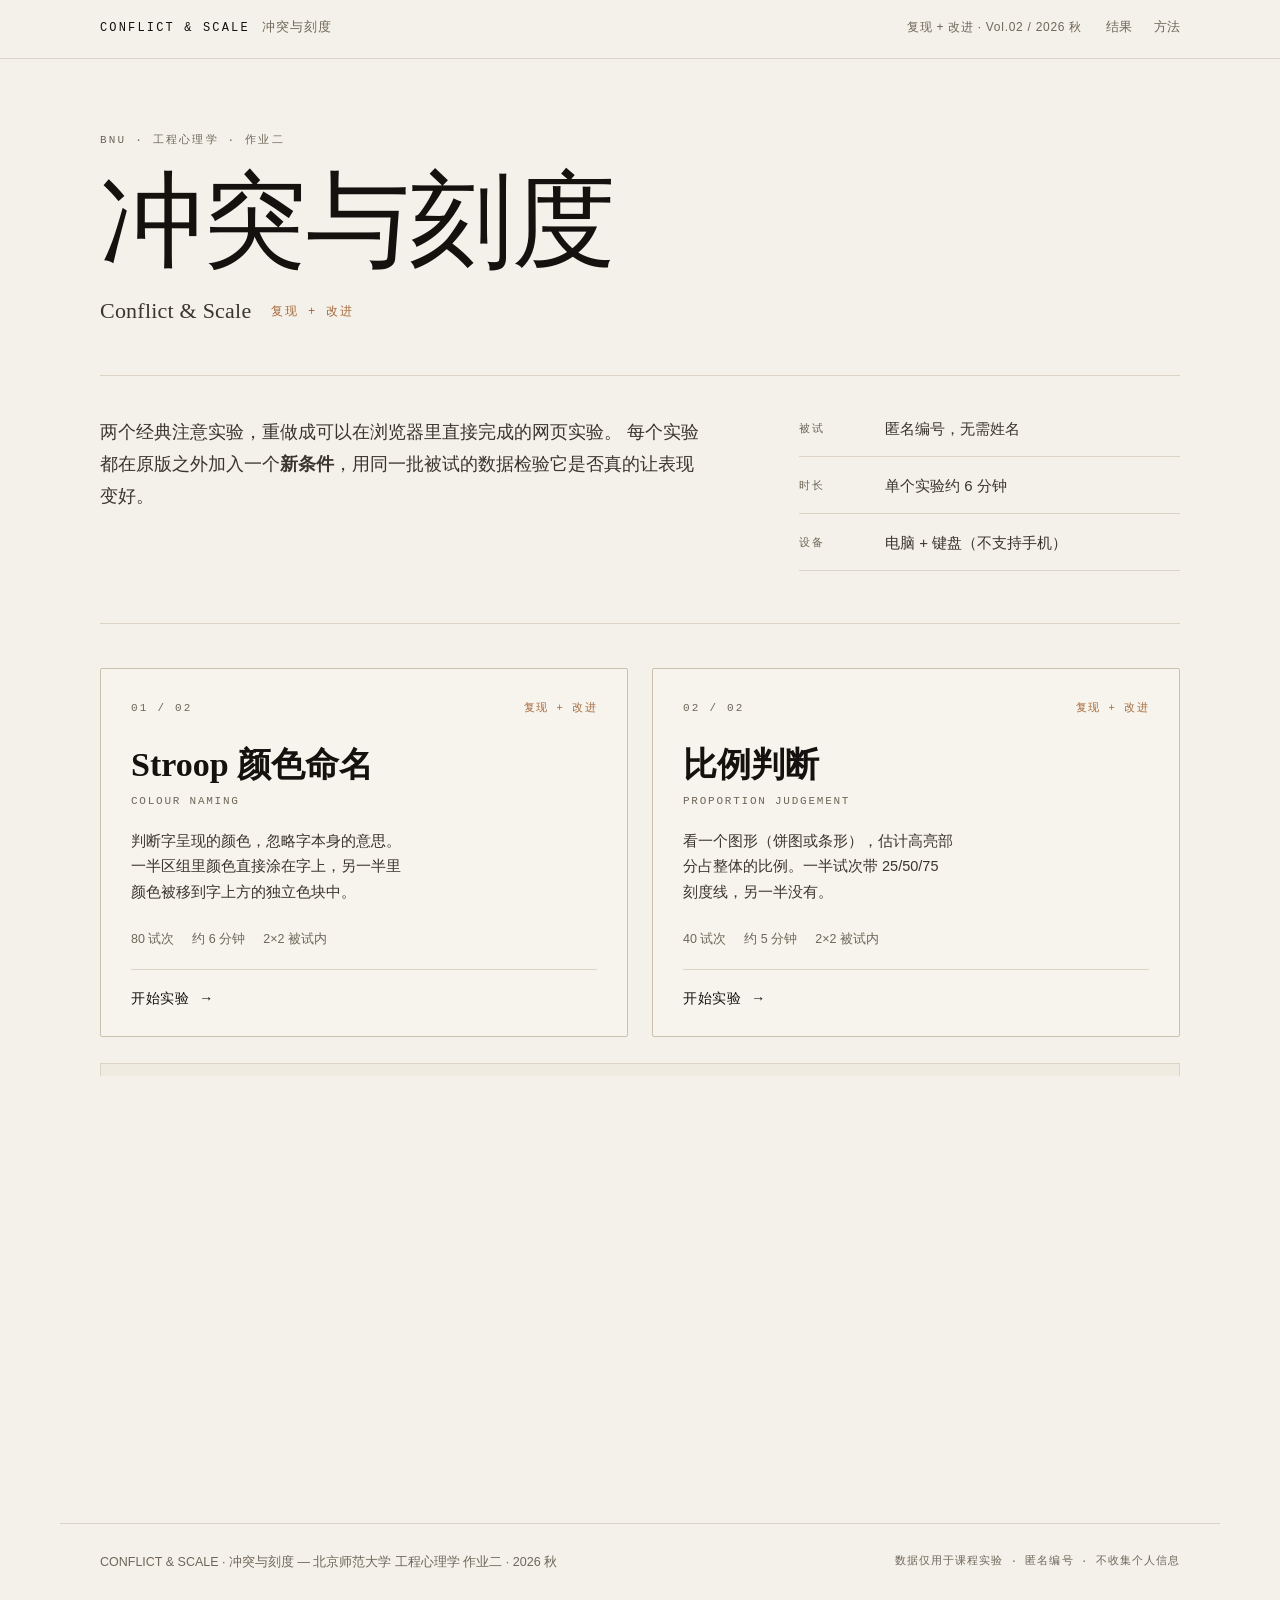
==== commit 993a50e8: "文案：知情同意页改用课程作业收数接口的说法" ====
--- a/index.html
+++ b/index.html
@@ -94,7 +94,7 @@
         <li><b>你会做什么。</b>在电脑上完成一个或两个短实验：按键判断颜色，或拖动滑块估计图形比例。单个实验 5–7 分钟。</li>
         <li><b>会收集什么。</b>只记录你的反应时、按键/判断值，以及浏览器窗口大小这类设备信息。我们<b>不收集</b>姓名、学号、IP、摄像头或麦克风。</li>
         <li><b>匿名编号。</b>你会拿到一个随机编号（如 <span class="mono" id="consent-pid">P-0000</span>），数据只用这个编号标识。</li>
-        <li><b>数据去哪。</b>试次数据会上传到课程「注意实验室」的收数接口，只有任课教师与助教能下载；结果页展示的是<b>全体匿名汇总</b>。</li>
+        <li><b>数据去哪。</b>试次数据会上传到课程作业的收数接口（<span class="mono">/hw2</span>），只有任课教师与助教能下载；结果页展示的是<b>全体匿名汇总</b>。</li>
         <li><b>自愿与退出。</b>你可以随时按 Esc 退出，已产生的数据可以要求删除；不参加不会影响课程成绩。</li>
         <li><b>可能的不适。</b>长时间盯着屏幕看颜色、做快速按键可能有点累，随时可以停下来休息。</li>
       </ol>
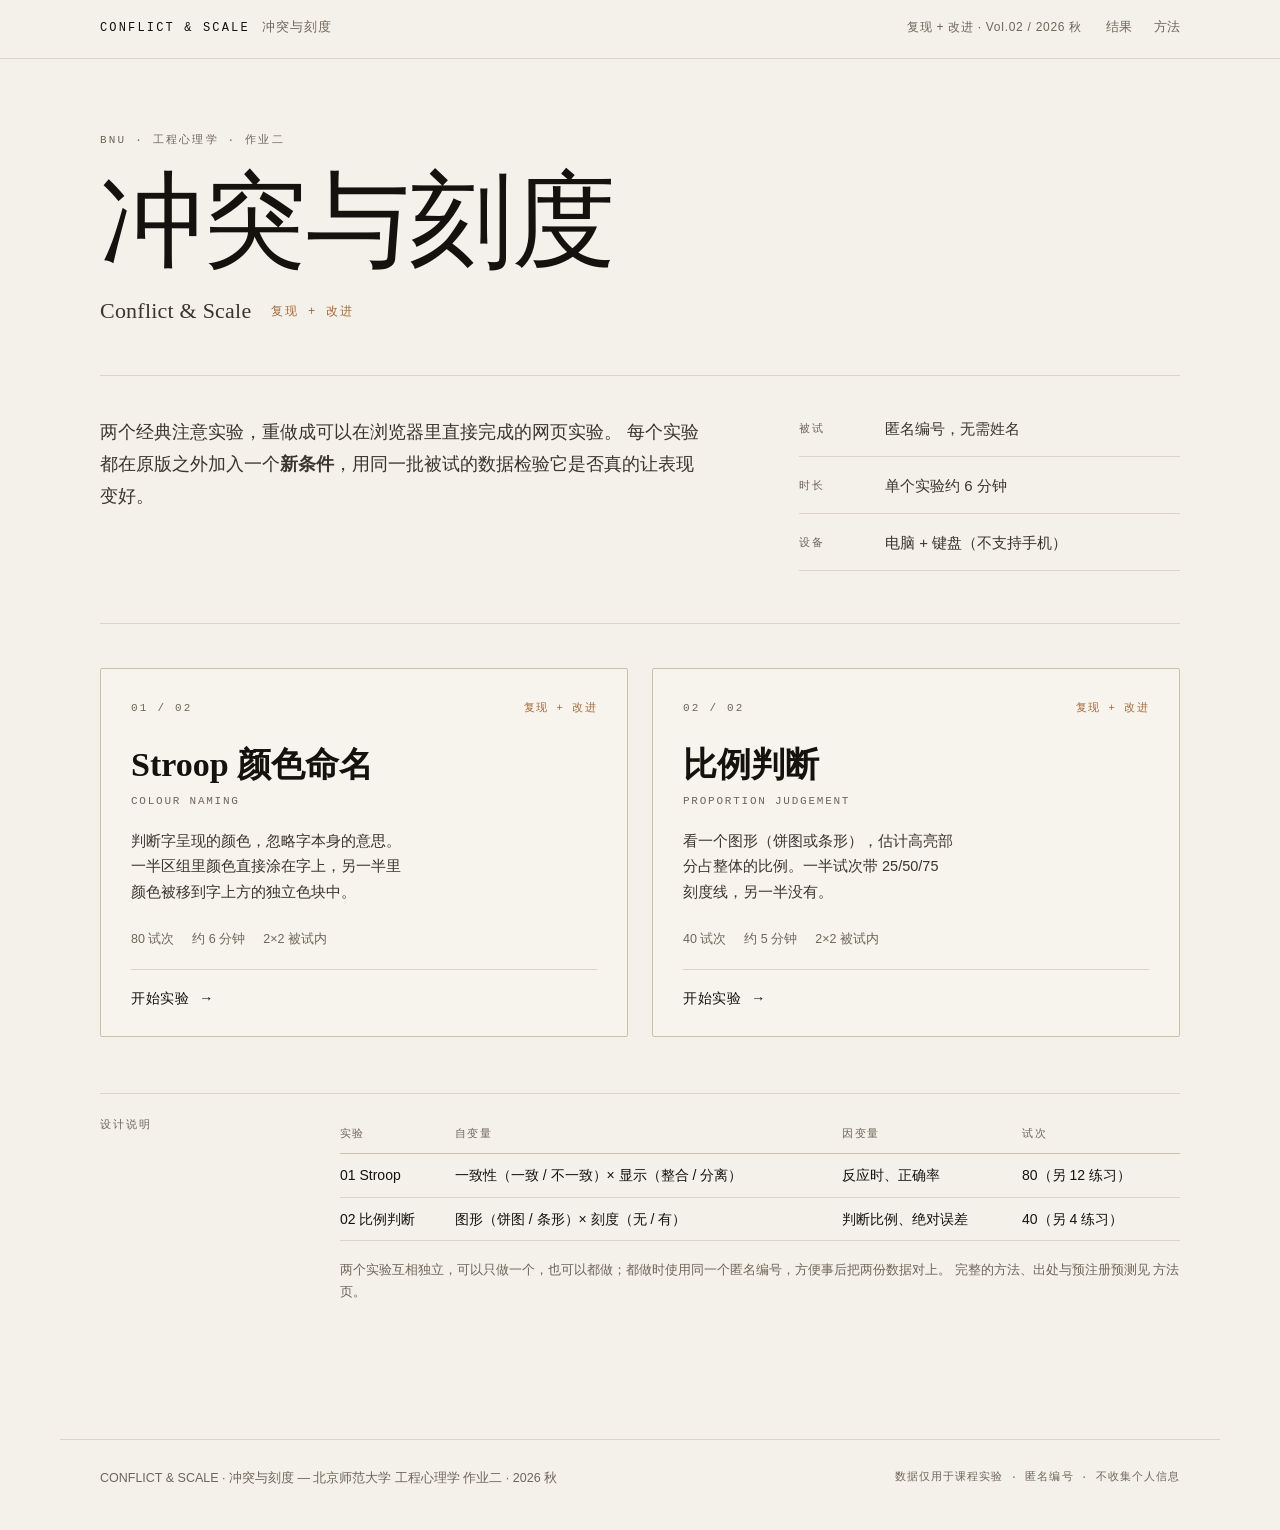
==== commit 0c1220e4: "流程：3-2-1 准备 + 注视点 500ms + 反应窗口 2000ms + 空屏 500ms（含抖动），加粗注视点" ====
--- a/index.html
+++ b/index.html
@@ -238,7 +238,7 @@
           <tr><th>自变量</th><td>一致性（一致 / 不一致）× 显示（整合 / 分离）</td></tr>
           <tr><th>因变量</th><td>反应时（ms，正确试次）、正确率</td></tr>
           <tr><th>试次</th><td>2 块 × 40（每格 20）＝ 80 正式试次；练习 12 次</td></tr>
-          <tr><th>计时</th><td>注视 500 ms → 刺激至按键（上限 2500 ms）→ 空屏 400 ms</td></tr>
+          <tr><th>流程</th><td>3-2-1 准备 → 注视 500 ms → 刺激（≤2000 ms）→ 空屏 500 ms</td></tr>
           <tr><th>改进</th><td>分离显示：词用中性灰呈现，颜色由上方独立色块承载，检验干扰是否下降</td></tr>
         </tbody>
       </table>
--- a/css/experiment.css
+++ b/css/experiment.css
@@ -209,12 +209,12 @@
   min-height: 16px;
 }
 
-/* 注视点 */
+/* 注视点：36 px 十字，2 px 线，亮度高，确保被试能看到 */
 .fixation {
-  width: 26px;
-  height: 26px;
+  width: 36px;
+  height: 36px;
   position: relative;
-  opacity: 0.75;
+  opacity: 0.92;
   animation: fixIn 160ms var(--ease) both;
 }
 
@@ -224,10 +224,19 @@
   background: var(--stage-ink);
 }
 
-.fixation::before { left: 50%; top: 0; bottom: 0; width: 1px; transform: translateX(-50%); }
-.fixation::after { top: 50%; left: 0; right: 0; height: 1px; transform: translateY(-50%); }
-
-@keyframes fixIn { from { opacity: 0; } to { opacity: 0.75; } }
+.fixation::before { left: 50%; top: 0; bottom: 0; width: 2px; transform: translateX(-50%); }
+.fixation::after { top: 50%; left: 0; right: 0; height: 2px; transform: translateY(-50%); }
+
+@keyframes fixIn { from { opacity: 0; } to { opacity: 0.92; } }
+
+/* 3-2-1 准备 */
+.countdown {
+  font-family: var(--mono);
+  font-size: 64px;
+  letter-spacing: 0.08em;
+  color: var(--stage-ink);
+  opacity: 0.85;
+}
 
 /* Stroop 刺激 */
 .word {
@@ -240,13 +249,13 @@
   -webkit-user-select: none;
 }
 
-.word--separated { color: #9A9384; }
+.word--separated { color: #B0A795; }
 
 .patch {
   width: 46px;
   height: 46px;
   border-radius: 1px;
-  margin-bottom: 40px;
+  margin-bottom: 36px;
   display: block;
 }
 
